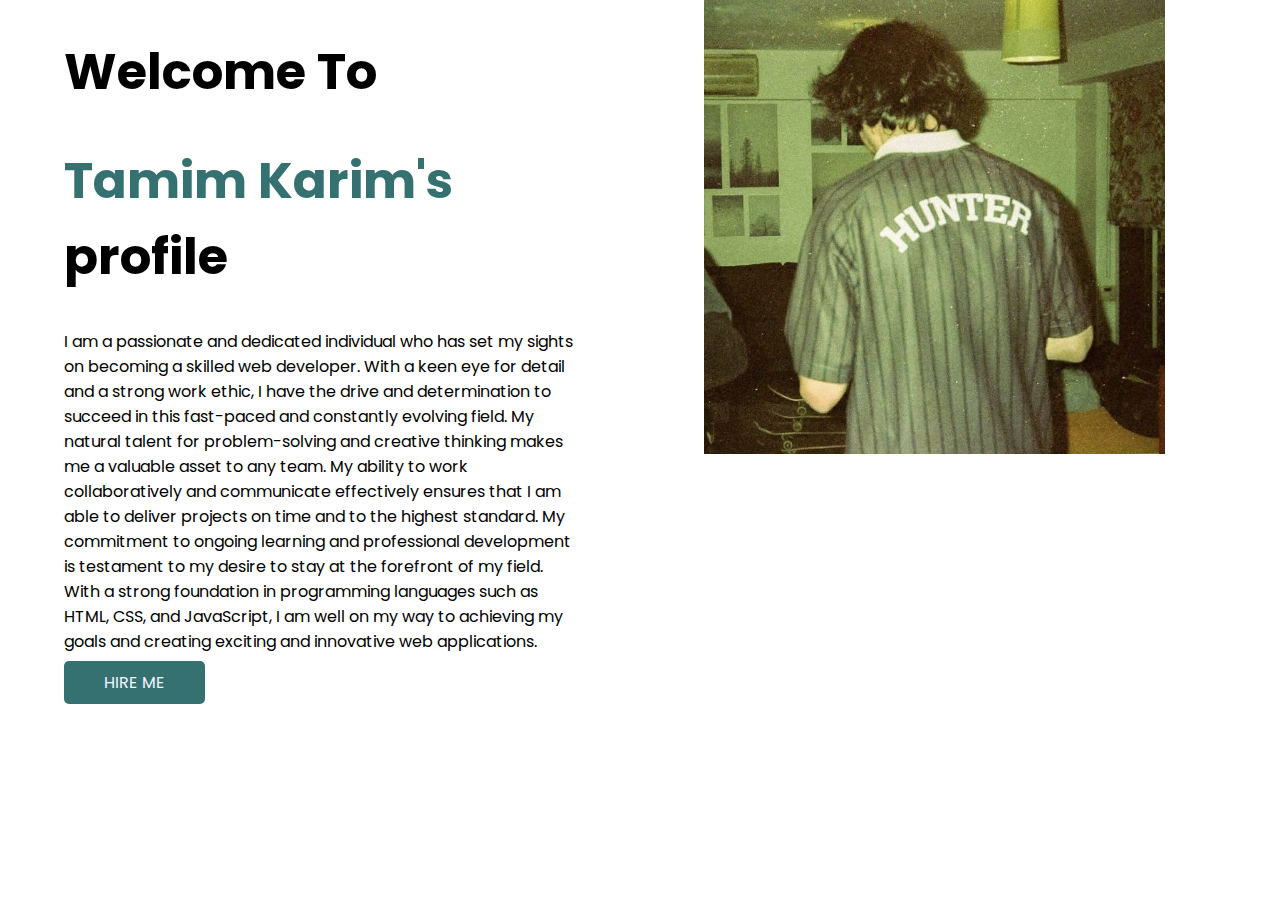
==== index.html @ ddd4e134 "top banner added" ====
<!DOCTYPE html>
<html lang="en">

<head>
    <meta charset="UTF-8">
    <meta http-equiv="X-UA-Compatible" content="IE=edge">
    <meta name="viewport" content="width=device-width, initial-scale=1.0">
    <link rel="preconnect" href="https://fonts.googleapis.com">
    <link rel="preconnect" href="https://fonts.gstatic.com" crossorigin>
    <link href="https://fonts.googleapis.com/css2?family=Poppins&display=swap" rel="stylesheet">
    <link rel="stylesheet" href="style.css">
    <title>Portfolio</title>
</head>

<body>
    <section>
        <div class="half-width">
            <h1>Welcome To</h1>
            <h1 class="name"> <span class="span">Tamim Karim's</span> profile</h1>
            <p>
                I am a passionate and dedicated individual who has set my sights on becoming a skilled web developer.
                With a
                keen
                eye for detail and a strong work ethic, I have the drive and determination to succeed in this fast-paced
                and
                constantly evolving field.

                My natural talent for problem-solving and creative thinking makes me a valuable asset to any team. My
                ability to
                work collaboratively and communicate effectively ensures that I am able to deliver projects on time and
                to
                the
                highest standard.

                My commitment to ongoing learning and professional development is testament to my desire to stay at the
                forefront of
                my field. With a strong foundation in programming languages such as HTML, CSS, and JavaScript, I am well
                on
                my way
                to achieving my goals and creating exciting and innovative web applications.
            </p>
            <a class="link-button" target="_blank" href="">HIRE ME</a>
        </div>
        <div class="half-width">
            <img src="krista.jfif" alt="">
        </div>
    </section>

</body>

</html>
---- style.css ----
body{
    font-family: 'Poppins', sans-serif;
    margin: 0;
}
h1{
    font-size: 50px;
    
    
}

.span{
    color: rgb(54, 113, 113);
}
section{
    display: flex;
}
.half-width{
  width: 50%; 
  padding-left: 5%; 
  padding-right: 5%;
}
.half-width img{
    width: 90%;
}
.link-button{
    text-decoration: none;
    background-color: rgb(54, 113, 113);
    padding: 10px 40px;
    border-radius: 5px;
    color: aliceblue;
}
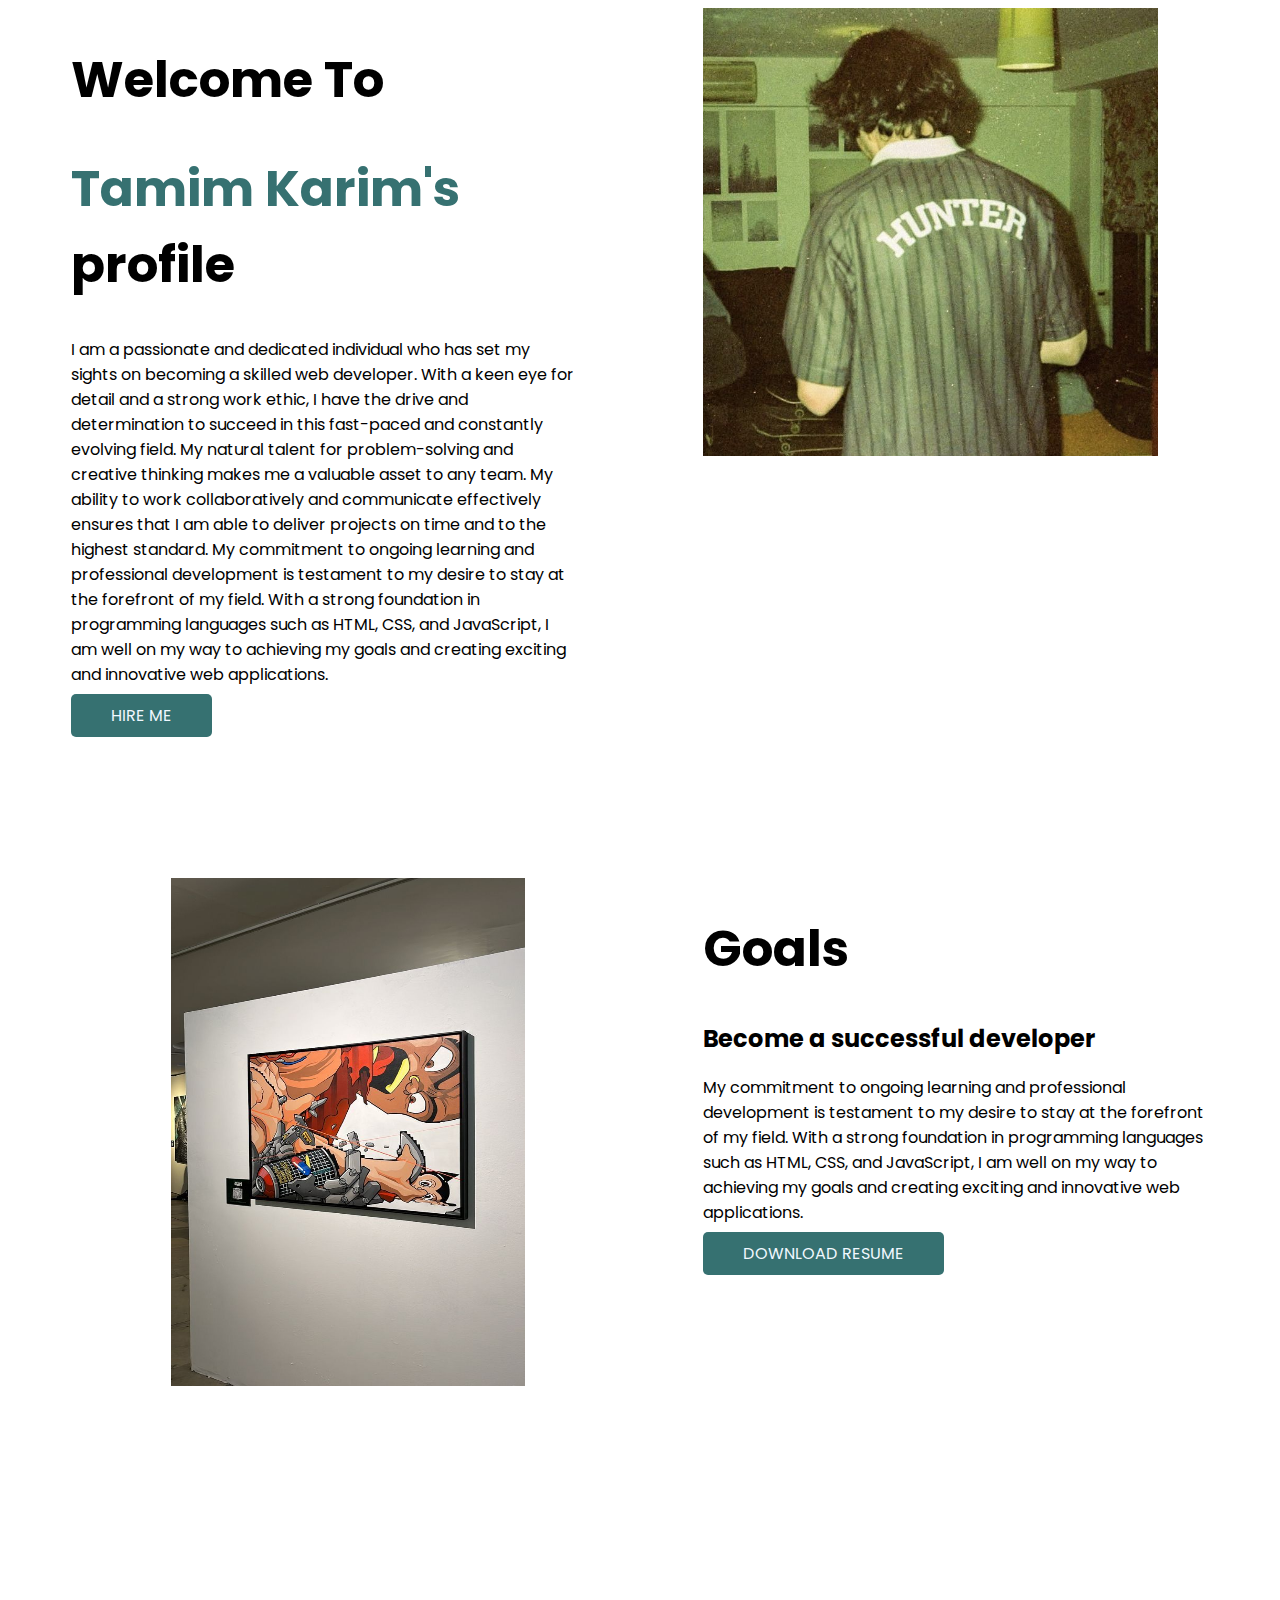
==== commit 2d6f6942: "second commit" ====
--- a/index.html
+++ b/index.html
@@ -46,6 +46,30 @@
         </div>
     </section>
 
+    <section class="sec-2">
+
+        <div class="half-width">
+            <img id="second" src="Art.jfif" alt="">
+        </div>
+        <div class="half-width">
+            <h1>Goals</h2>
+                <h2>Become a successful developer</h3>
+                    <p>
+                        My commitment to ongoing learning and professional development is testament to my desire to stay
+                        at the
+                        forefront of
+                        my field. With a strong foundation in programming languages such as HTML, CSS, and JavaScript, I
+                        am well
+                        on
+                        my way
+                        to achieving my goals and creating exciting and innovative web applications.
+                    </p>
+
+                    <a class="link-button" target="_blank" href="">DOWNLOAD RESUME</a>
+        </div>
+
+    </section>
+
 </body>
 
 </html>--- a/style.css
+++ b/style.css
@@ -1,6 +1,6 @@
 body{
     font-family: 'Poppins', sans-serif;
-    margin: 0;
+    
 }
 h1{
     font-size: 50px;
@@ -13,6 +13,7 @@
 }
 section{
     display: flex;
+    margin-bottom:150px ;
 }
 .half-width{
   width: 50%; 
@@ -28,4 +29,9 @@
     padding: 10px 40px;
     border-radius: 5px;
     color: aliceblue;
+}
+#second{
+    width: 70%;
+    height: 80%;
+    margin-left: 100px;
 }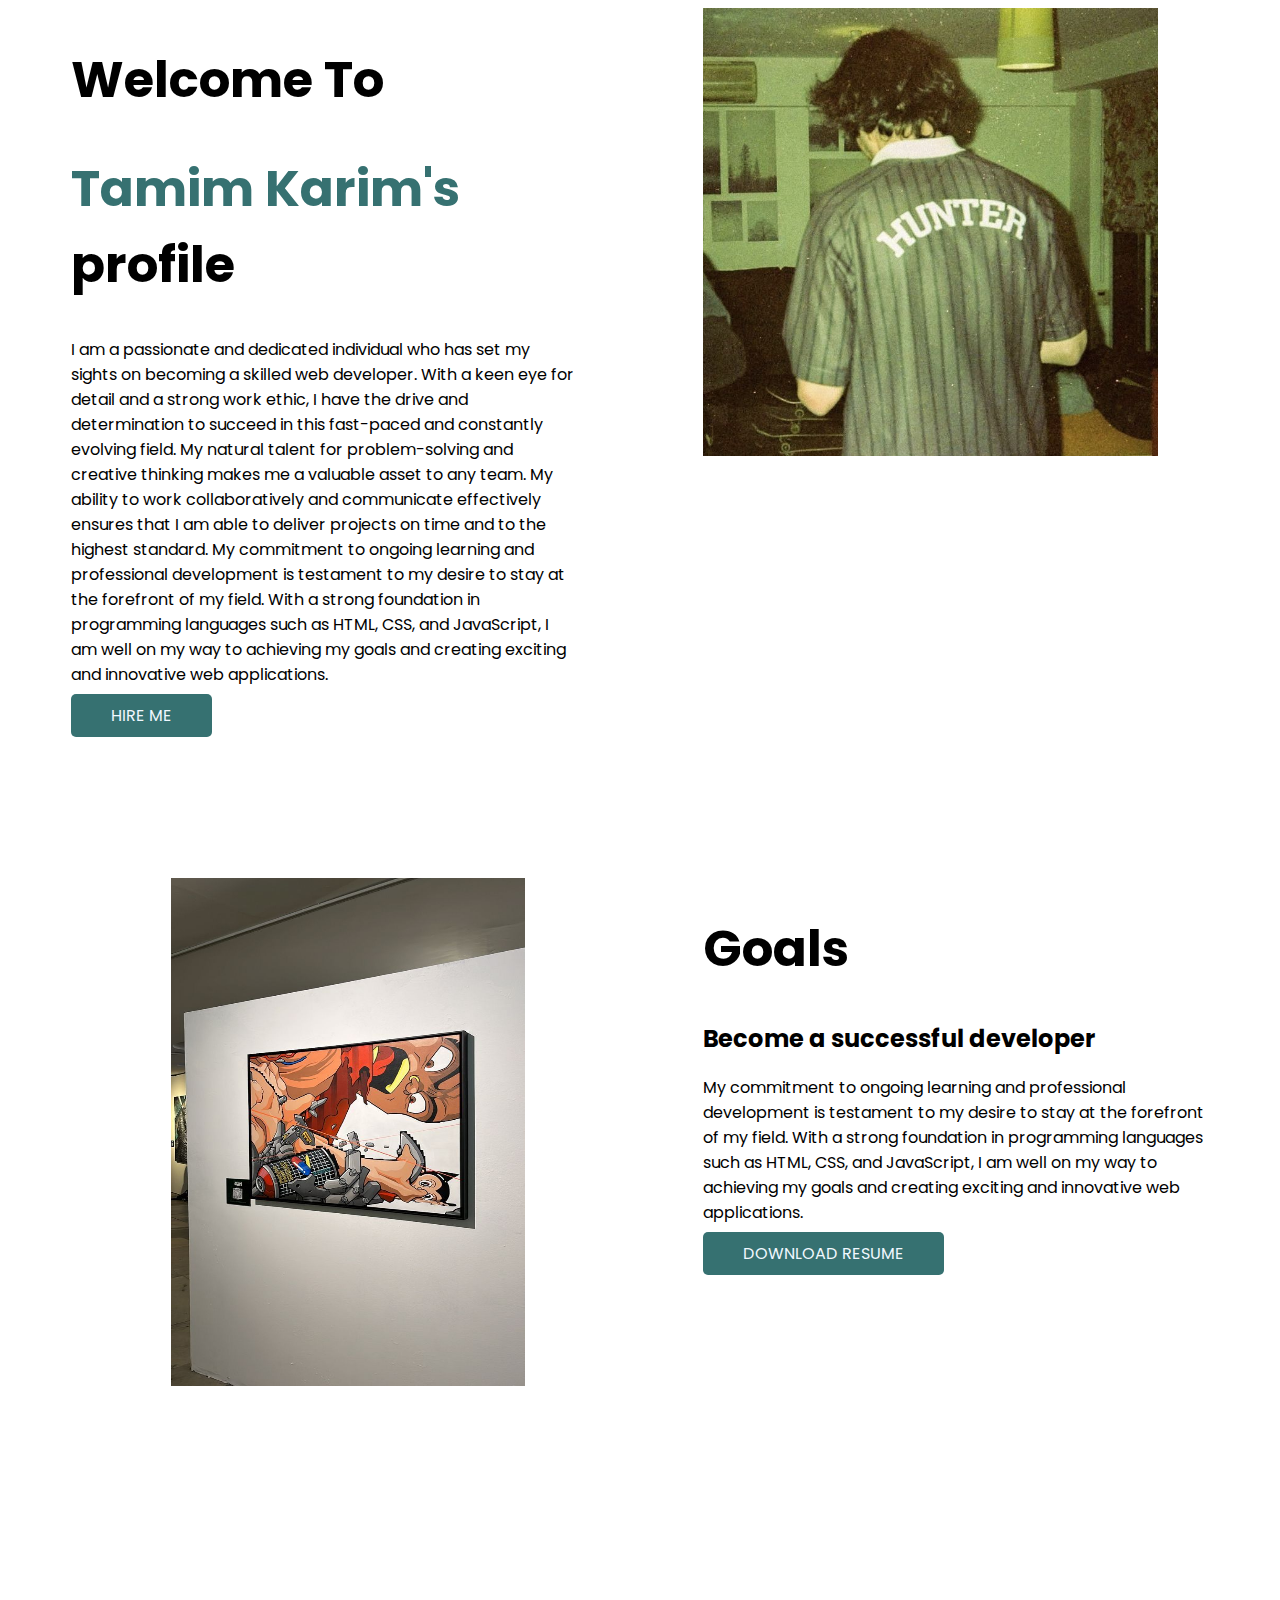
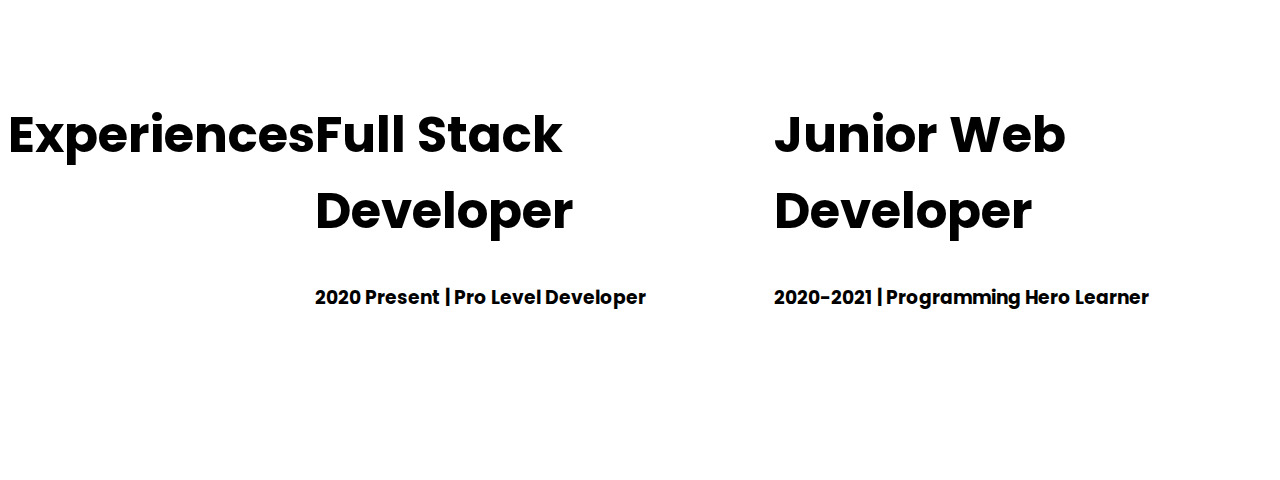
==== commit ed8600a9: "new part" ====
--- a/index.html
+++ b/index.html
@@ -69,6 +69,20 @@
         </div>
 
     </section>
+    <section class="experience-area">
+        <h1>Experiences</h1>
+
+        <div>
+            <h1>Full Stack Developer</h1>
+            <h3>2020 Present | Pro Level Developer </h3>
+        </div>
+        <div>
+            <h1>Junior Web Developer</h1>
+            <h3>2020-2021 | Programming Hero Learner</h3>
+        </div>
+
+    </section>
+
 
 </body>
 
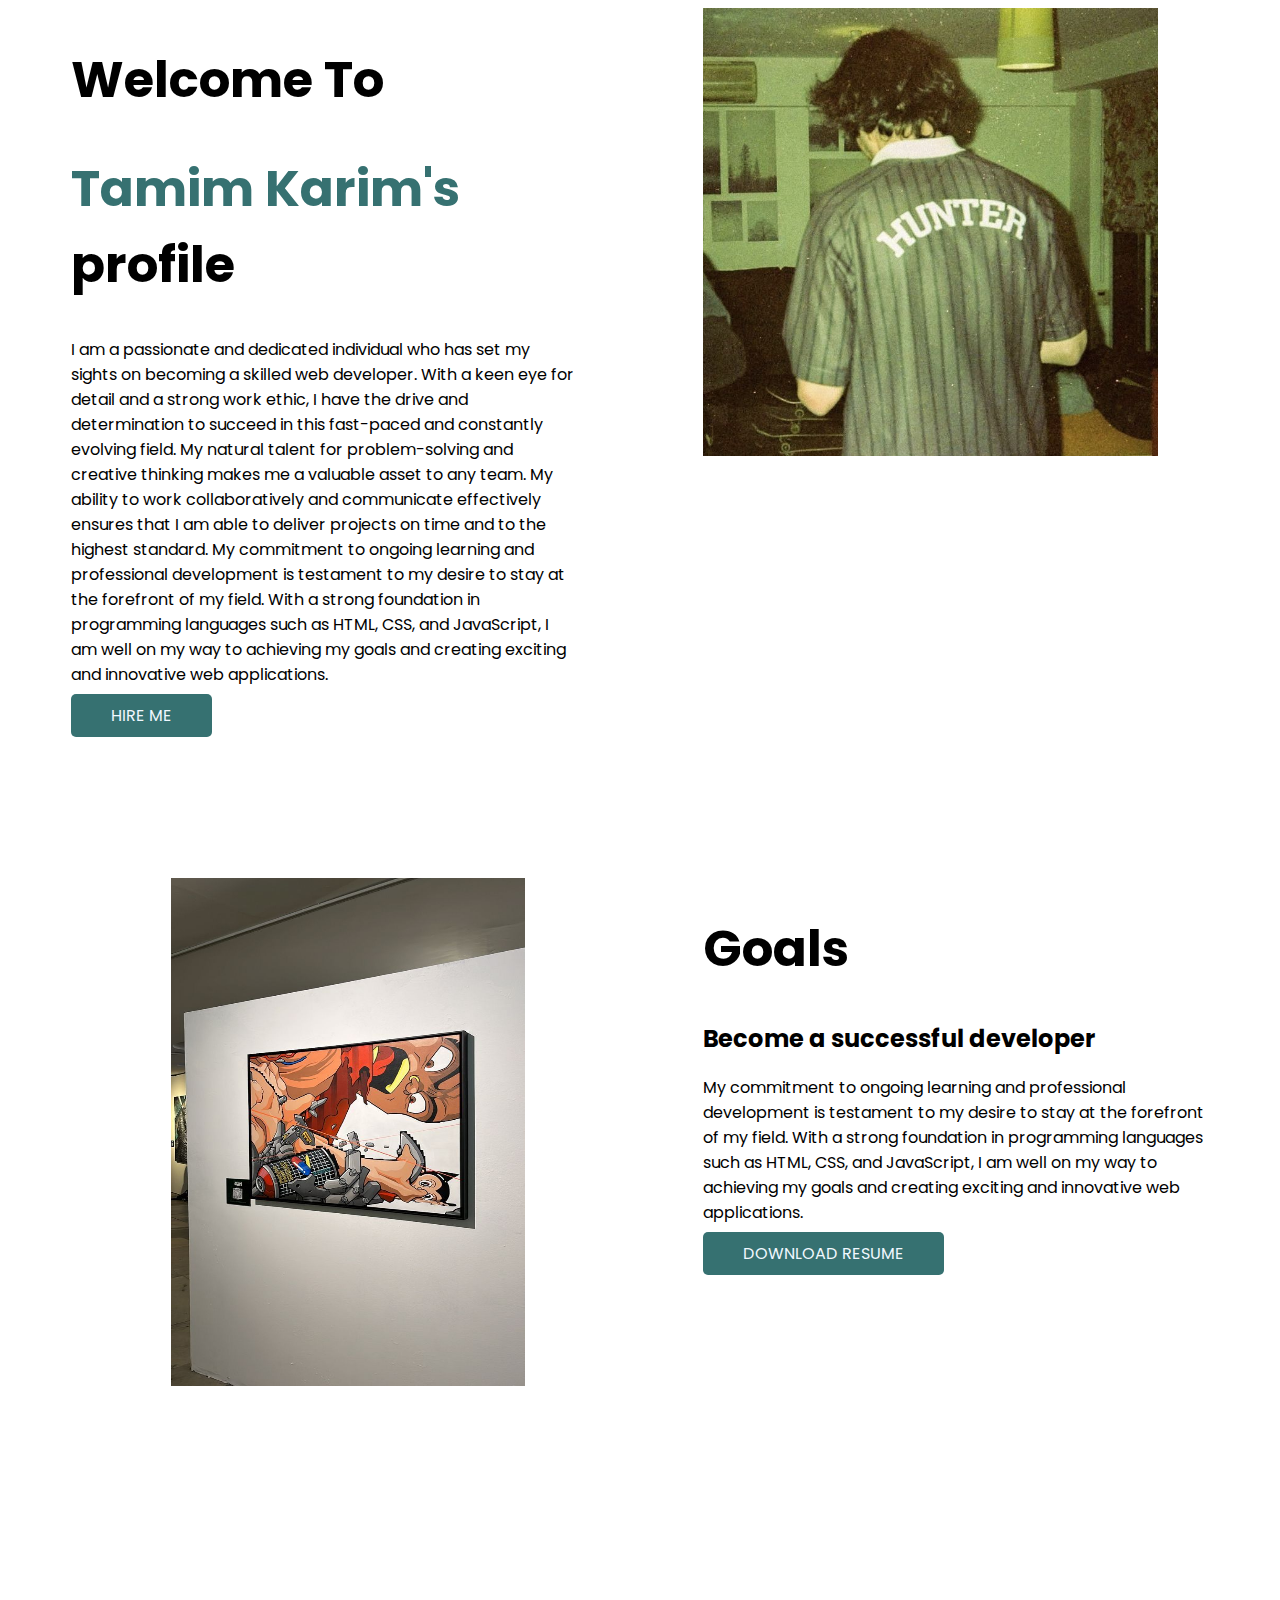
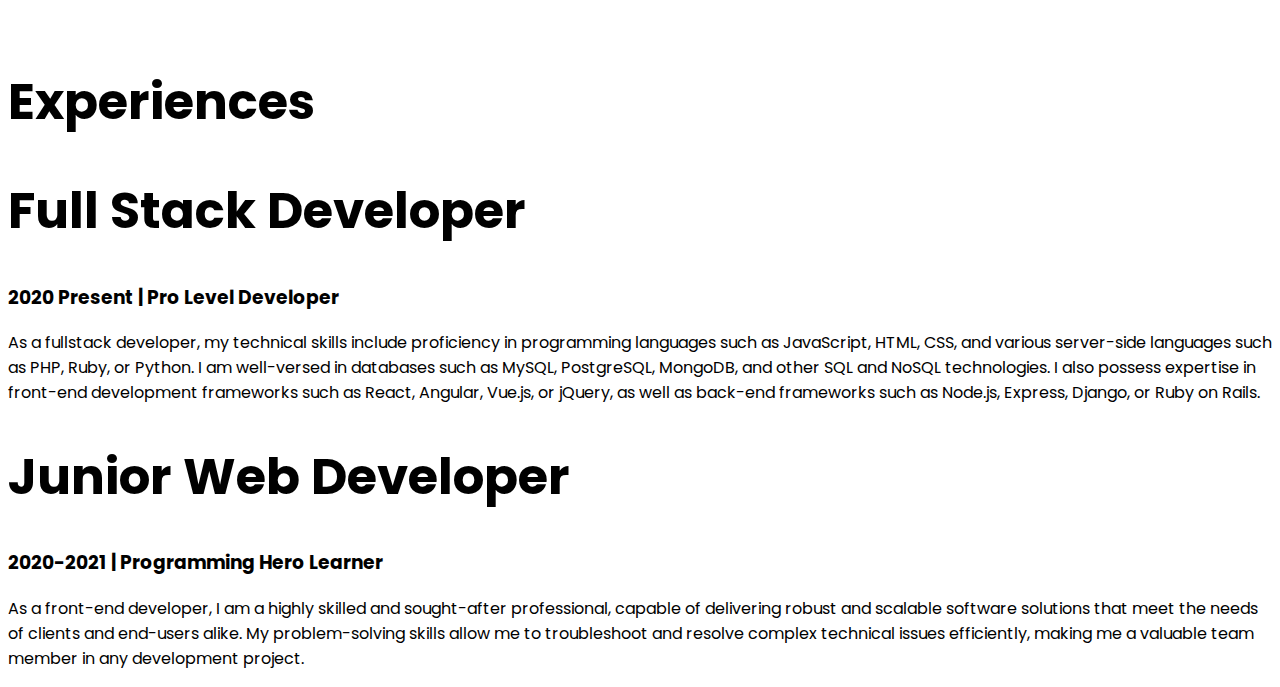
==== commit c992bd61: "new push" ====
--- a/index.html
+++ b/index.html
@@ -10,10 +10,11 @@
     <link href="https://fonts.googleapis.com/css2?family=Poppins&display=swap" rel="stylesheet">
     <link rel="stylesheet" href="style.css">
     <title>Portfolio</title>
+
 </head>
 
 <body>
-    <section>
+    <section class="flexible-container">
         <div class="half-width">
             <h1>Welcome To</h1>
             <h1 class="name"> <span class="span">Tamim Karim's</span> profile</h1>
@@ -46,7 +47,7 @@
         </div>
     </section>
 
-    <section class="sec-2">
+    <section class="sec-2 flexible-container">
 
         <div class="half-width">
             <img id="second" src="Art.jfif" alt="">
@@ -75,10 +76,25 @@
         <div>
             <h1>Full Stack Developer</h1>
             <h3>2020 Present | Pro Level Developer </h3>
+            <p>
+                As a fullstack developer, my technical skills include proficiency in programming languages such as JavaScript, HTML,
+                CSS, and various server-side languages such as PHP, Ruby, or Python. I am well-versed in databases such as MySQL,
+                PostgreSQL, MongoDB, and other SQL and NoSQL technologies. I also possess expertise in front-end development frameworks
+                such as React, Angular, Vue.js, or jQuery, as well as back-end frameworks such as Node.js, Express, Django, or Ruby on
+                Rails.
+                
+                
+            </p>
         </div>
         <div>
             <h1>Junior Web Developer</h1>
             <h3>2020-2021 | Programming Hero Learner</h3>
+            <p>
+                As a front-end developer, I am a highly skilled and sought-after professional, capable of delivering robust and
+                scalable software solutions that meet the needs of clients and end-users alike. My problem-solving skills allow me to
+                troubleshoot and resolve complex technical issues efficiently, making me a valuable team member in any development
+                project.
+            </p>
         </div>
 
     </section>
--- a/style.css
+++ b/style.css
@@ -11,7 +11,7 @@
 .span{
     color: rgb(54, 113, 113);
 }
-section{
+.flexible-container{
     display: flex;
     margin-bottom:150px ;
 }
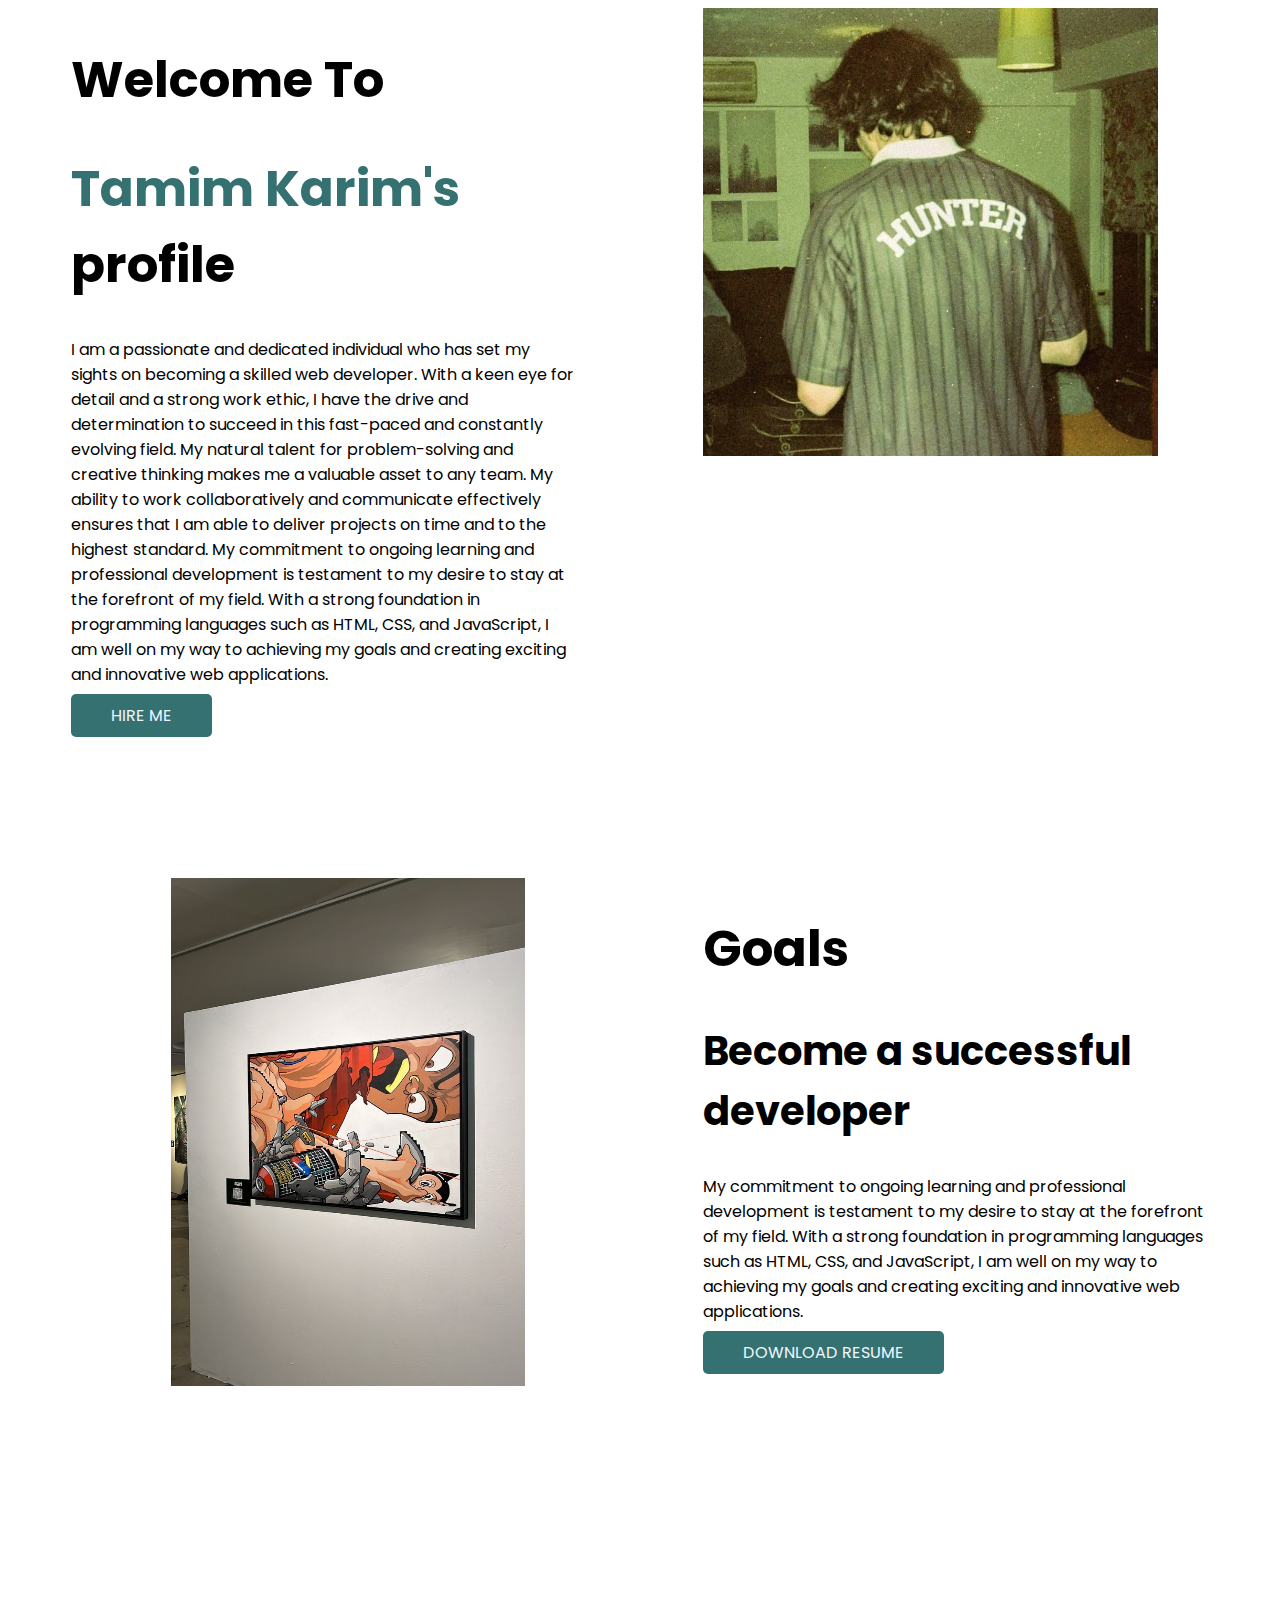
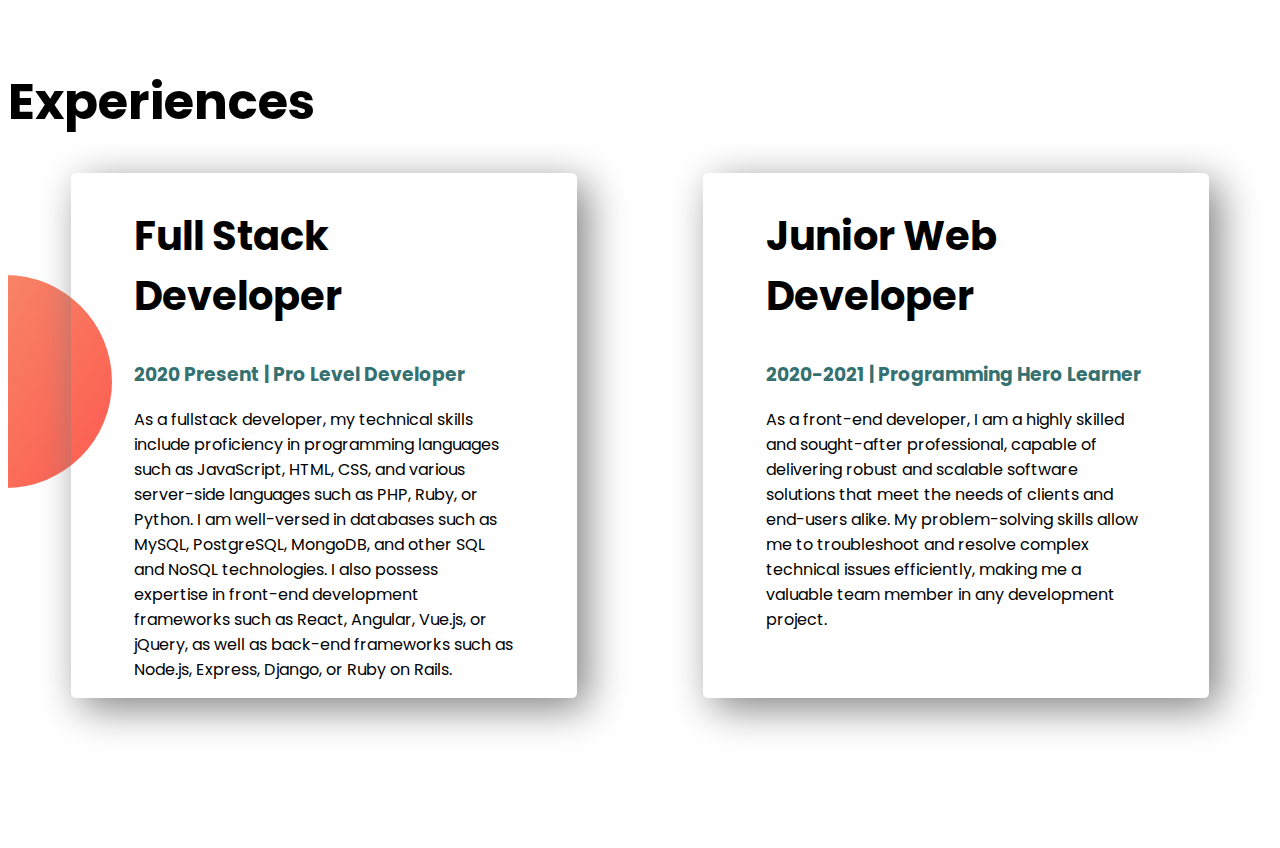
==== commit 6b0eefbf: "another commit" ====
--- a/index.html
+++ b/index.html
@@ -73,28 +73,37 @@
     <section class="experience-area">
         <h1>Experiences</h1>
 
-        <div>
-            <h1>Full Stack Developer</h1>
-            <h3>2020 Present | Pro Level Developer </h3>
-            <p>
-                As a fullstack developer, my technical skills include proficiency in programming languages such as JavaScript, HTML,
-                CSS, and various server-side languages such as PHP, Ruby, or Python. I am well-versed in databases such as MySQL,
-                PostgreSQL, MongoDB, and other SQL and NoSQL technologies. I also possess expertise in front-end development frameworks
-                such as React, Angular, Vue.js, or jQuery, as well as back-end frameworks such as Node.js, Express, Django, or Ruby on
-                Rails.
-                
-                
-            </p>
-        </div>
-        <div>
-            <h1>Junior Web Developer</h1>
-            <h3>2020-2021 | Programming Hero Learner</h3>
-            <p>
-                As a front-end developer, I am a highly skilled and sought-after professional, capable of delivering robust and
-                scalable software solutions that meet the needs of clients and end-users alike. My problem-solving skills allow me to
-                troubleshoot and resolve complex technical issues efficiently, making me a valuable team member in any development
-                project.
-            </p>
+        <div class="flexible-container">
+            <div class="experience ">
+                <h2>Full Stack Developer</h2>
+                <h3 class="span">2020 Present | Pro Level Developer </h3>
+                <p>
+                    As a fullstack developer, my technical skills include proficiency in programming languages such as JavaScript,
+                    HTML,
+                    CSS, and various server-side languages such as PHP, Ruby, or Python. I am well-versed in databases such as
+                    MySQL,
+                    PostgreSQL, MongoDB, and other SQL and NoSQL technologies. I also possess expertise in front-end development
+                    frameworks
+                    such as React, Angular, Vue.js, or jQuery, as well as back-end frameworks such as Node.js, Express, Django, or
+                    Ruby on
+                    Rails.
+            
+            
+                </p>
+            </div>
+            
+            <div class="experience">
+                <h2>Junior Web Developer</h2>
+                <h3 class="span">2020-2021 | Programming Hero Learner</h3>
+                <p>
+                    As a front-end developer, I am a highly skilled and sought-after professional, capable of delivering robust and
+                    scalable software solutions that meet the needs of clients and end-users alike. My problem-solving skills allow
+                    me to
+                    troubleshoot and resolve complex technical issues efficiently, making me a valuable team member in any
+                    development
+                    project.
+                </p>
+            </div>
         </div>
 
     </section>
--- a/style.css
+++ b/style.css
@@ -5,7 +5,9 @@
 h1{
     font-size: 50px;
     
-    
+}
+h2{
+    font-size: 40px;
 }
 
 .span{
@@ -34,4 +36,20 @@
     width: 70%;
     height: 80%;
     margin-left: 100px;
+}
+.experience{
+  width: 40%; 
+  padding-left: 5%; 
+  padding-right: 5%;
+  margin-left: 5%;
+  border-radius: 1%;
+  margin-right: 5%;
+  box-shadow: 10px 10px 40px gray;
+
+}
+.experience-area{
+    background-image: url(exp-bg.png
+    );
+    background-repeat: no-repeat;
+    background-position: left;
 }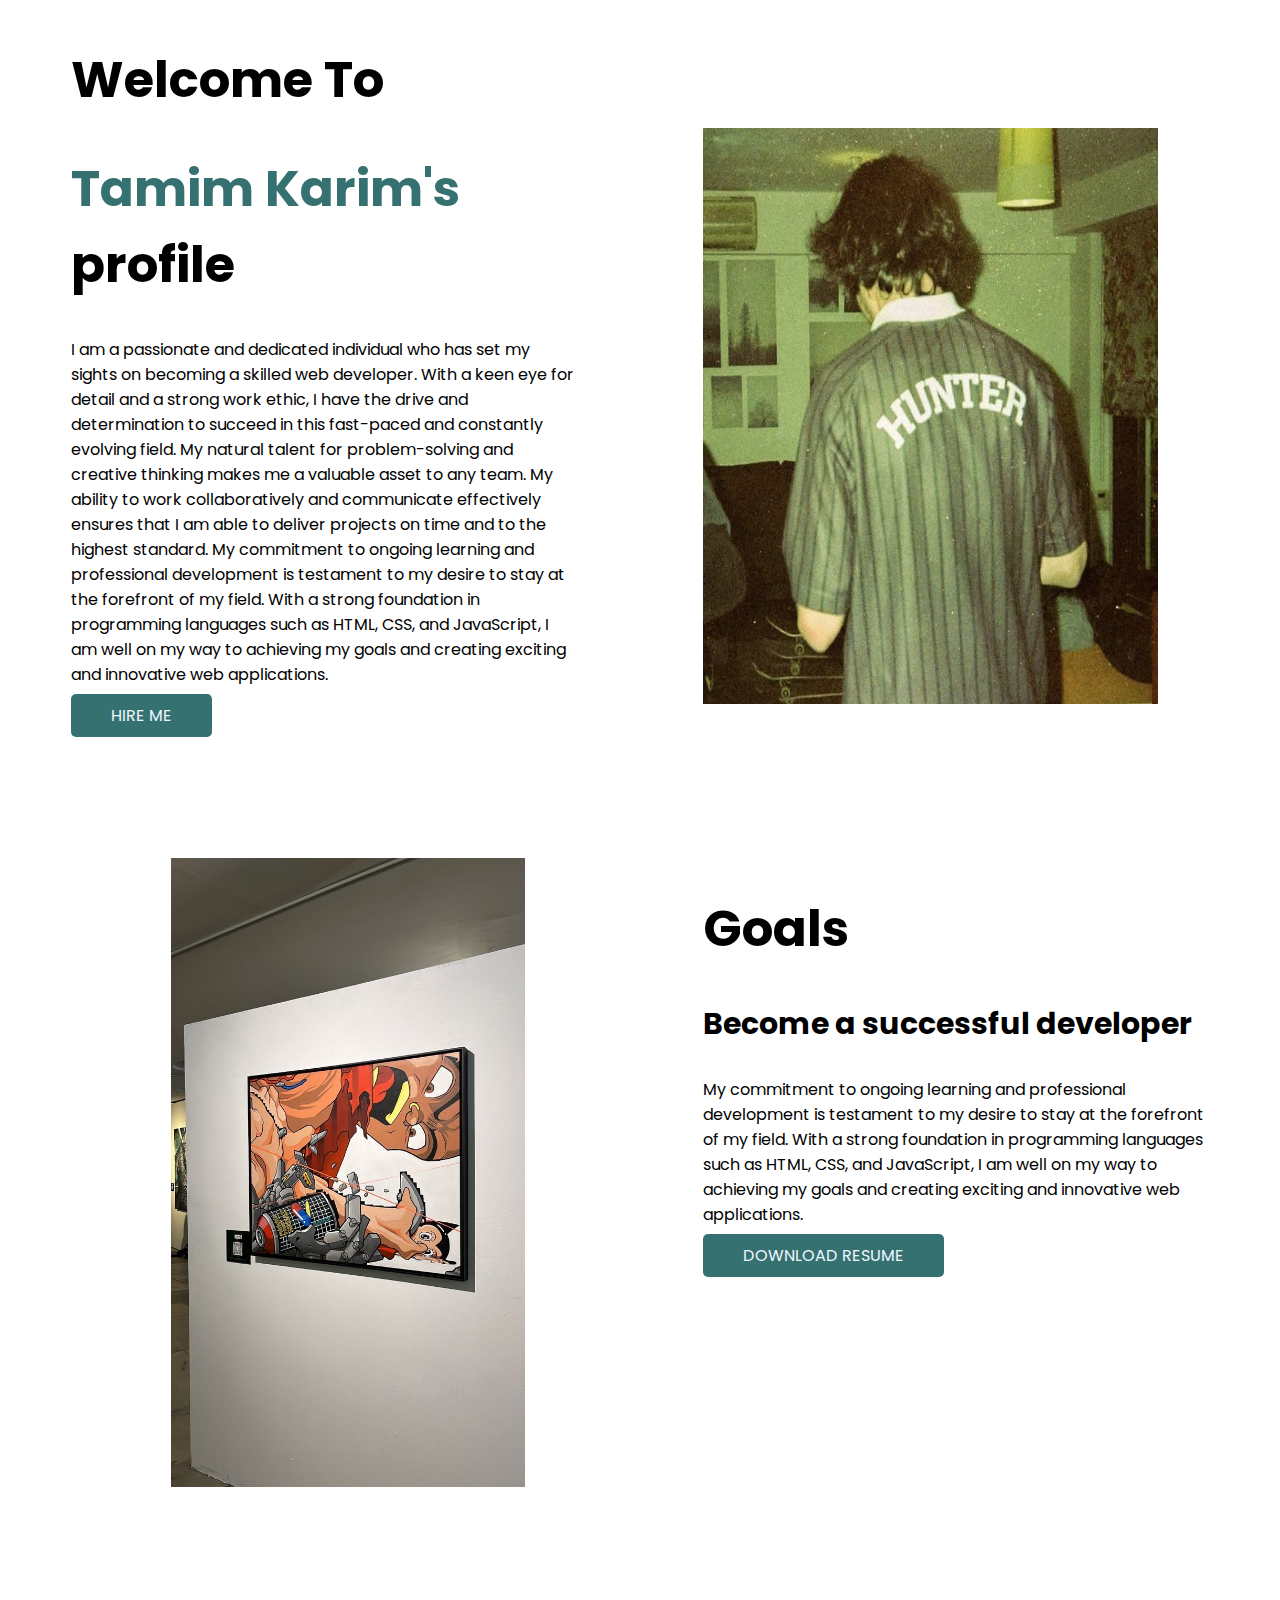
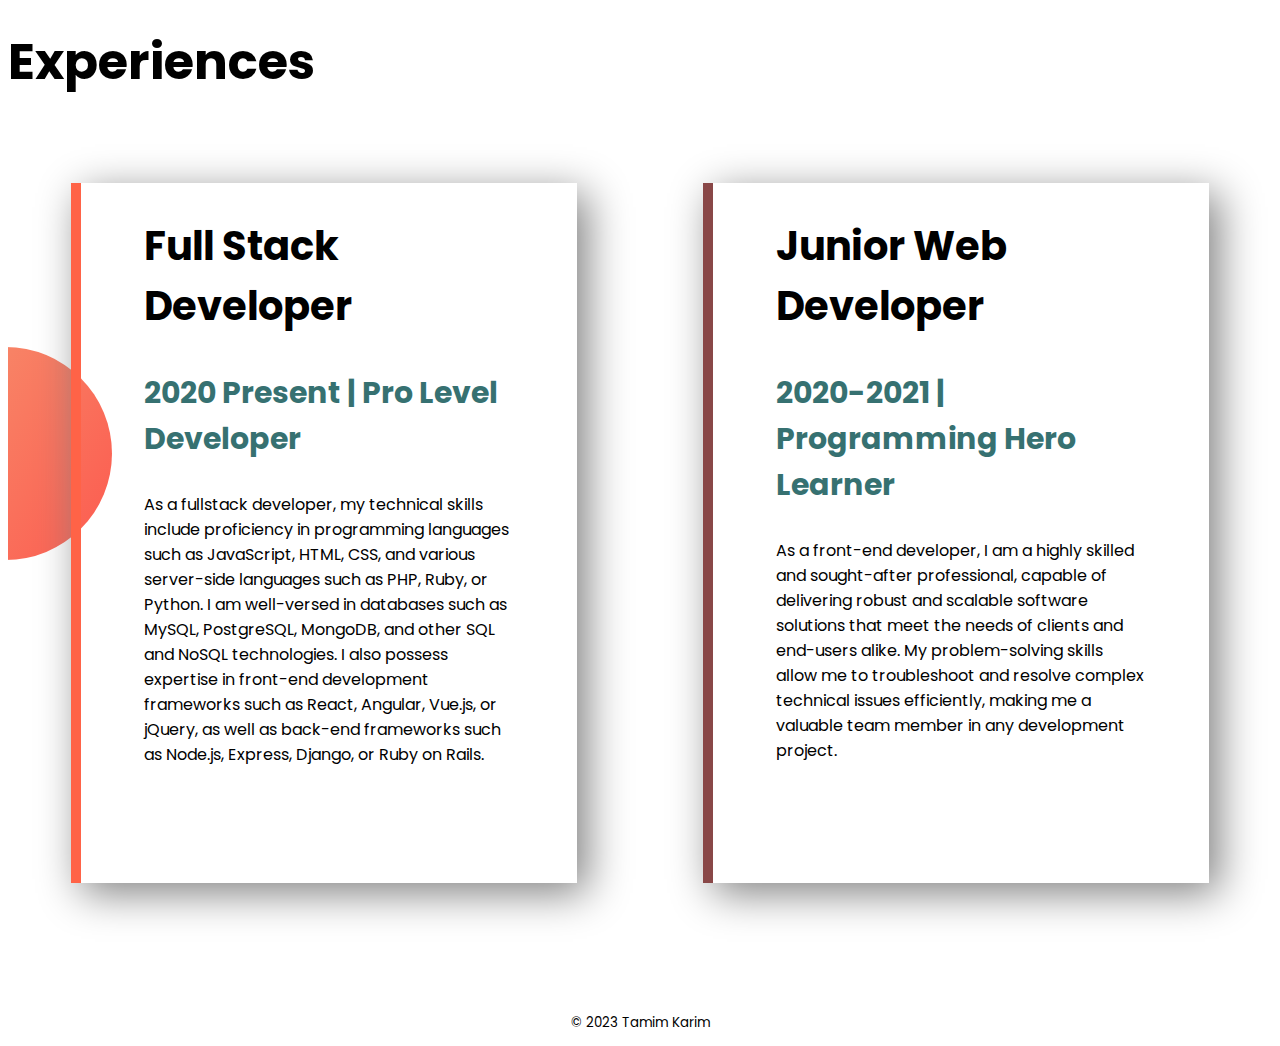
==== commit cf819899: "footer added" ====
--- a/index.html
+++ b/index.html
@@ -43,18 +43,18 @@
             <a class="link-button" target="_blank" href="">HIRE ME</a>
         </div>
         <div class="half-width">
-            <img src="krista.jfif" alt="">
+            <img id="first-img" src="krista.jfif" alt="">
         </div>
     </section>
 
     <section class="sec-2 flexible-container">
 
         <div class="half-width">
-            <img id="second" src="Art.jfif" alt="">
+            <img id="second-img" src="Art.jfif" alt="">
         </div>
         <div class="half-width">
             <h1>Goals</h2>
-                <h2>Become a successful developer</h3>
+                <h3>Become a successful developer</h3>
                     <p>
                         My commitment to ongoing learning and professional development is testament to my desire to stay
                         at the
@@ -71,10 +71,10 @@
 
     </section>
     <section class="experience-area">
-        <h1>Experiences</h1>
+        <h1 class="exp">Experiences</h1>
 
         <div class="flexible-container">
-            <div class="experience ">
+            <div id="full-stack" class="experience ">
                 <h2>Full Stack Developer</h2>
                 <h3 class="span">2020 Present | Pro Level Developer </h3>
                 <p>
@@ -92,7 +92,7 @@
                 </p>
             </div>
             
-            <div class="experience">
+            <div id="junior-dev" class="experience">
                 <h2>Junior Web Developer</h2>
                 <h3 class="span">2020-2021 | Programming Hero Learner</h3>
                 <p>
@@ -110,5 +110,8 @@
 
 
 </body>
+<footer>
+    <small><p>© 2023 Tamim Karim</p></small>
+</footer>
 
 </html>--- a/style.css
+++ b/style.css
@@ -9,13 +9,16 @@
 h2{
     font-size: 40px;
 }
+h3{
+    font-size: 30px;
+}
 
 .span{
     color: rgb(54, 113, 113);
 }
 .flexible-container{
     display: flex;
-    margin-bottom:150px ;
+    margin-bottom:130px ;
 }
 .half-width{
   width: 50%; 
@@ -32,9 +35,13 @@
     border-radius: 5px;
     color: aliceblue;
 }
-#second{
+#first-img{
+    margin-top: 120px;
+    height: 80%;
+}
+#second-img{
     width: 70%;
-    height: 80%;
+    
     margin-left: 100px;
 }
 .experience{
@@ -42,14 +49,30 @@
   padding-left: 5%; 
   padding-right: 5%;
   margin-left: 5%;
-  border-radius: 1%;
   margin-right: 5%;
   box-shadow: 10px 10px 40px gray;
+  padding-bottom: 100px;
 
 }
+.exp{
+    padding-bottom: 50px;
+}
+
 .experience-area{
     background-image: url(exp-bg.png
     );
     background-repeat: no-repeat;
     background-position: left;
+}
+#full-stack{
+    
+    border-left: 10px solid tomato;
+}
+#junior-dev{
+    border-left: 10px solid rgb(137, 71, 71);
+}
+
+footer p{
+    text-align: center;
+    font-family: 'Poppins', sans-serif;
 }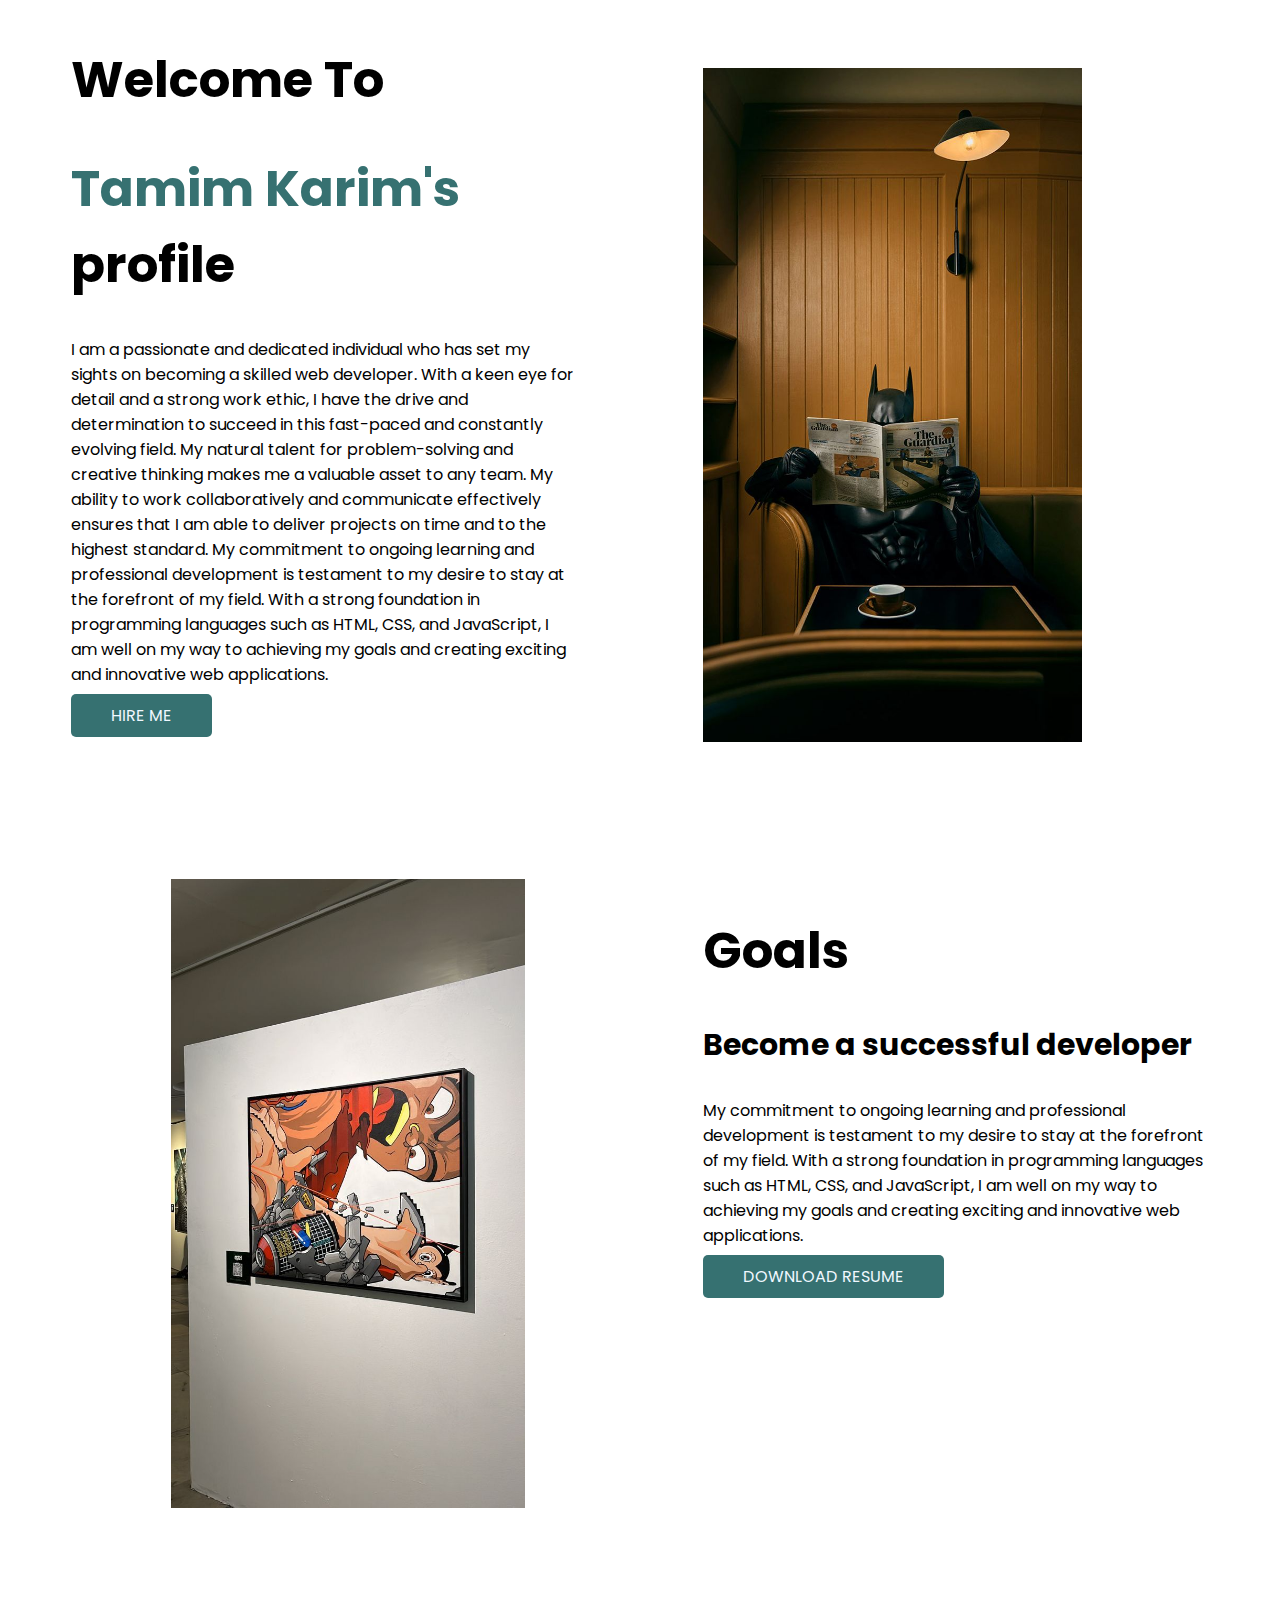
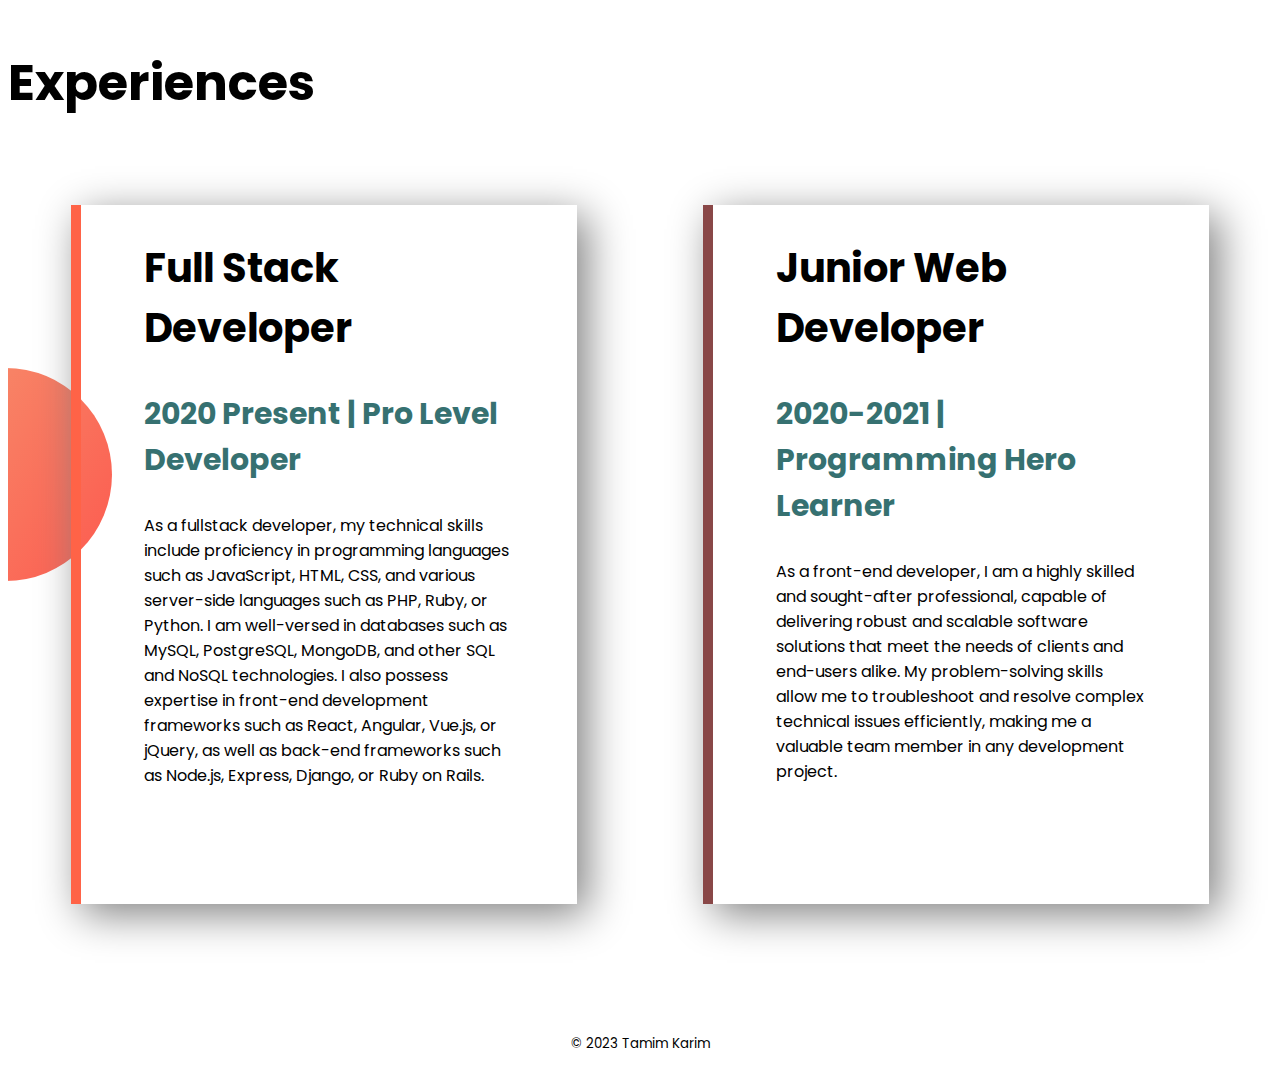
==== commit 362e6759: "new pic added" ====
--- a/index.html
+++ b/index.html
@@ -43,7 +43,7 @@
             <a class="link-button" target="_blank" href="">HIRE ME</a>
         </div>
         <div class="half-width">
-            <img id="first-img" src="krista.jfif" alt="">
+            <img id="first-img" src="17 Batman phone wallpapers.jfif" alt="">
         </div>
     </section>
 
--- a/style.css
+++ b/style.css
@@ -36,8 +36,8 @@
     color: aliceblue;
 }
 #first-img{
-    margin-top: 120px;
-    height: 80%;
+    margin-top: 60px;
+   width: 75%;
 }
 #second-img{
     width: 70%;
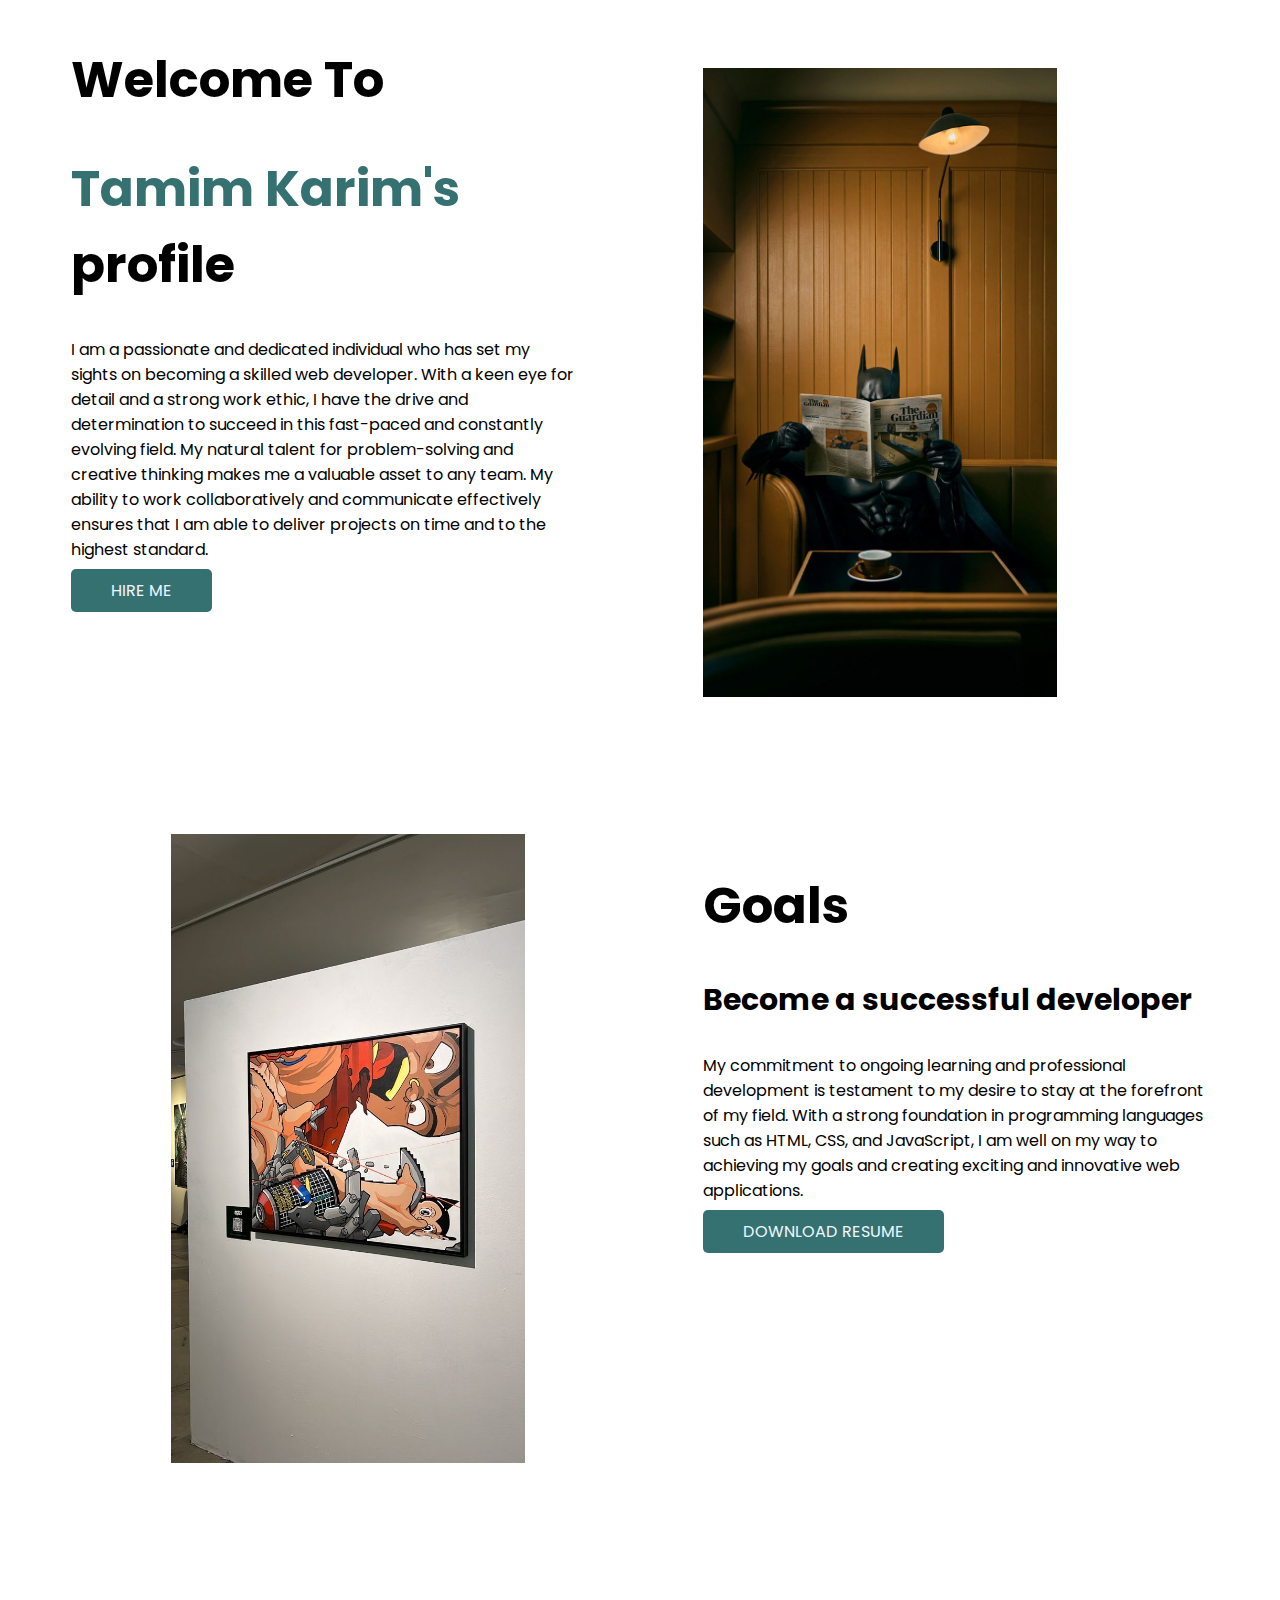
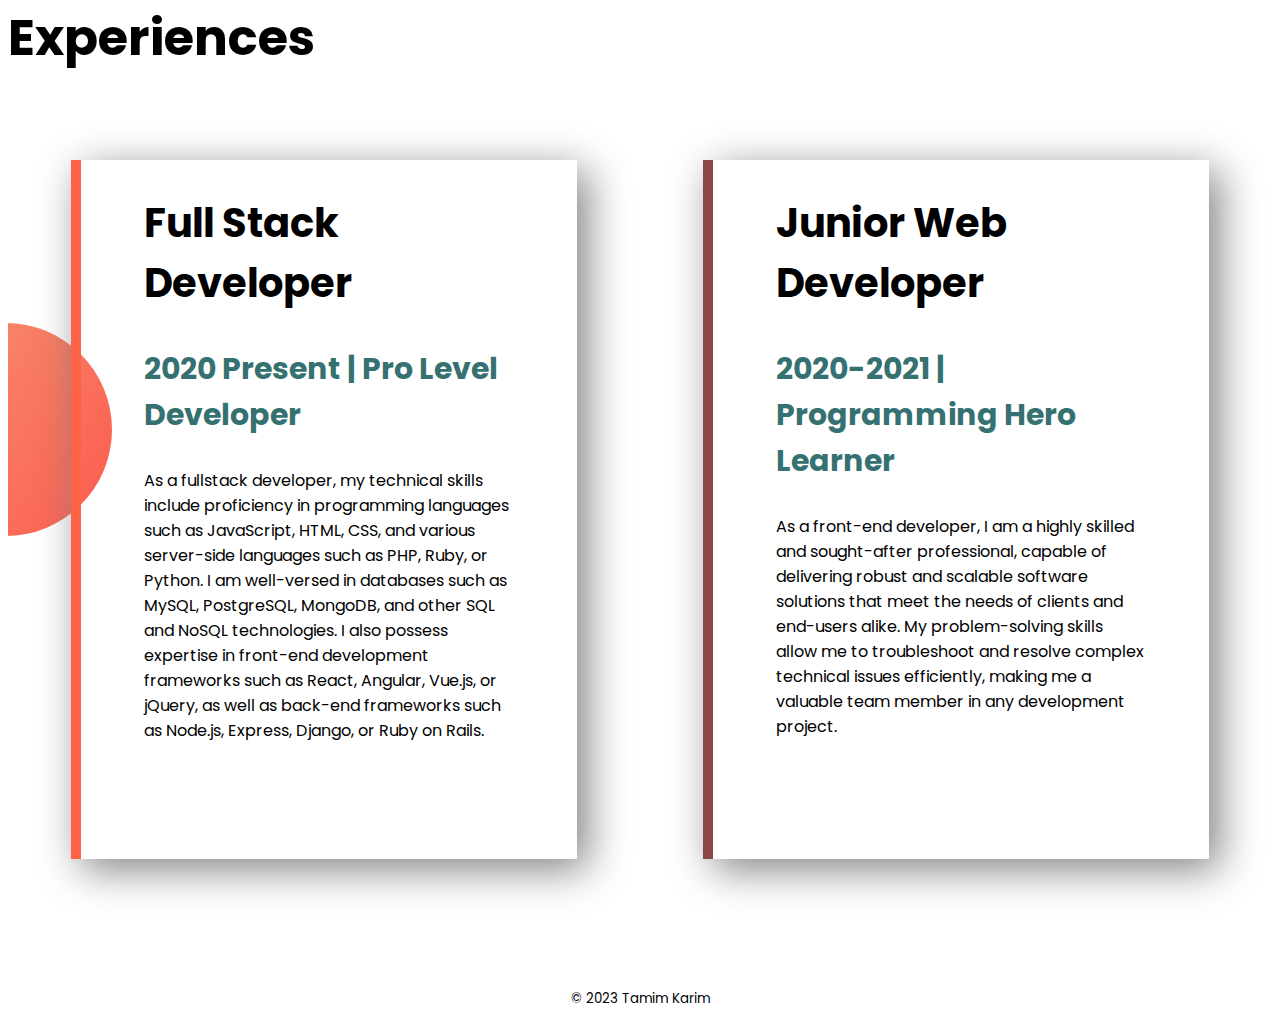
==== commit bd3b5dbe: "navbar code" ====
--- a/index.html
+++ b/index.html
@@ -33,12 +33,6 @@
                 the
                 highest standard.
 
-                My commitment to ongoing learning and professional development is testament to my desire to stay at the
-                forefront of
-                my field. With a strong foundation in programming languages such as HTML, CSS, and JavaScript, I am well
-                on
-                my way
-                to achieving my goals and creating exciting and innovative web applications.
             </p>
             <a class="link-button" target="_blank" href="">HIRE ME</a>
         </div>
--- a/style.css
+++ b/style.css
@@ -37,7 +37,7 @@
 }
 #first-img{
     margin-top: 60px;
-   width: 75%;
+   width: 70%;
 }
 #second-img{
     width: 70%;
